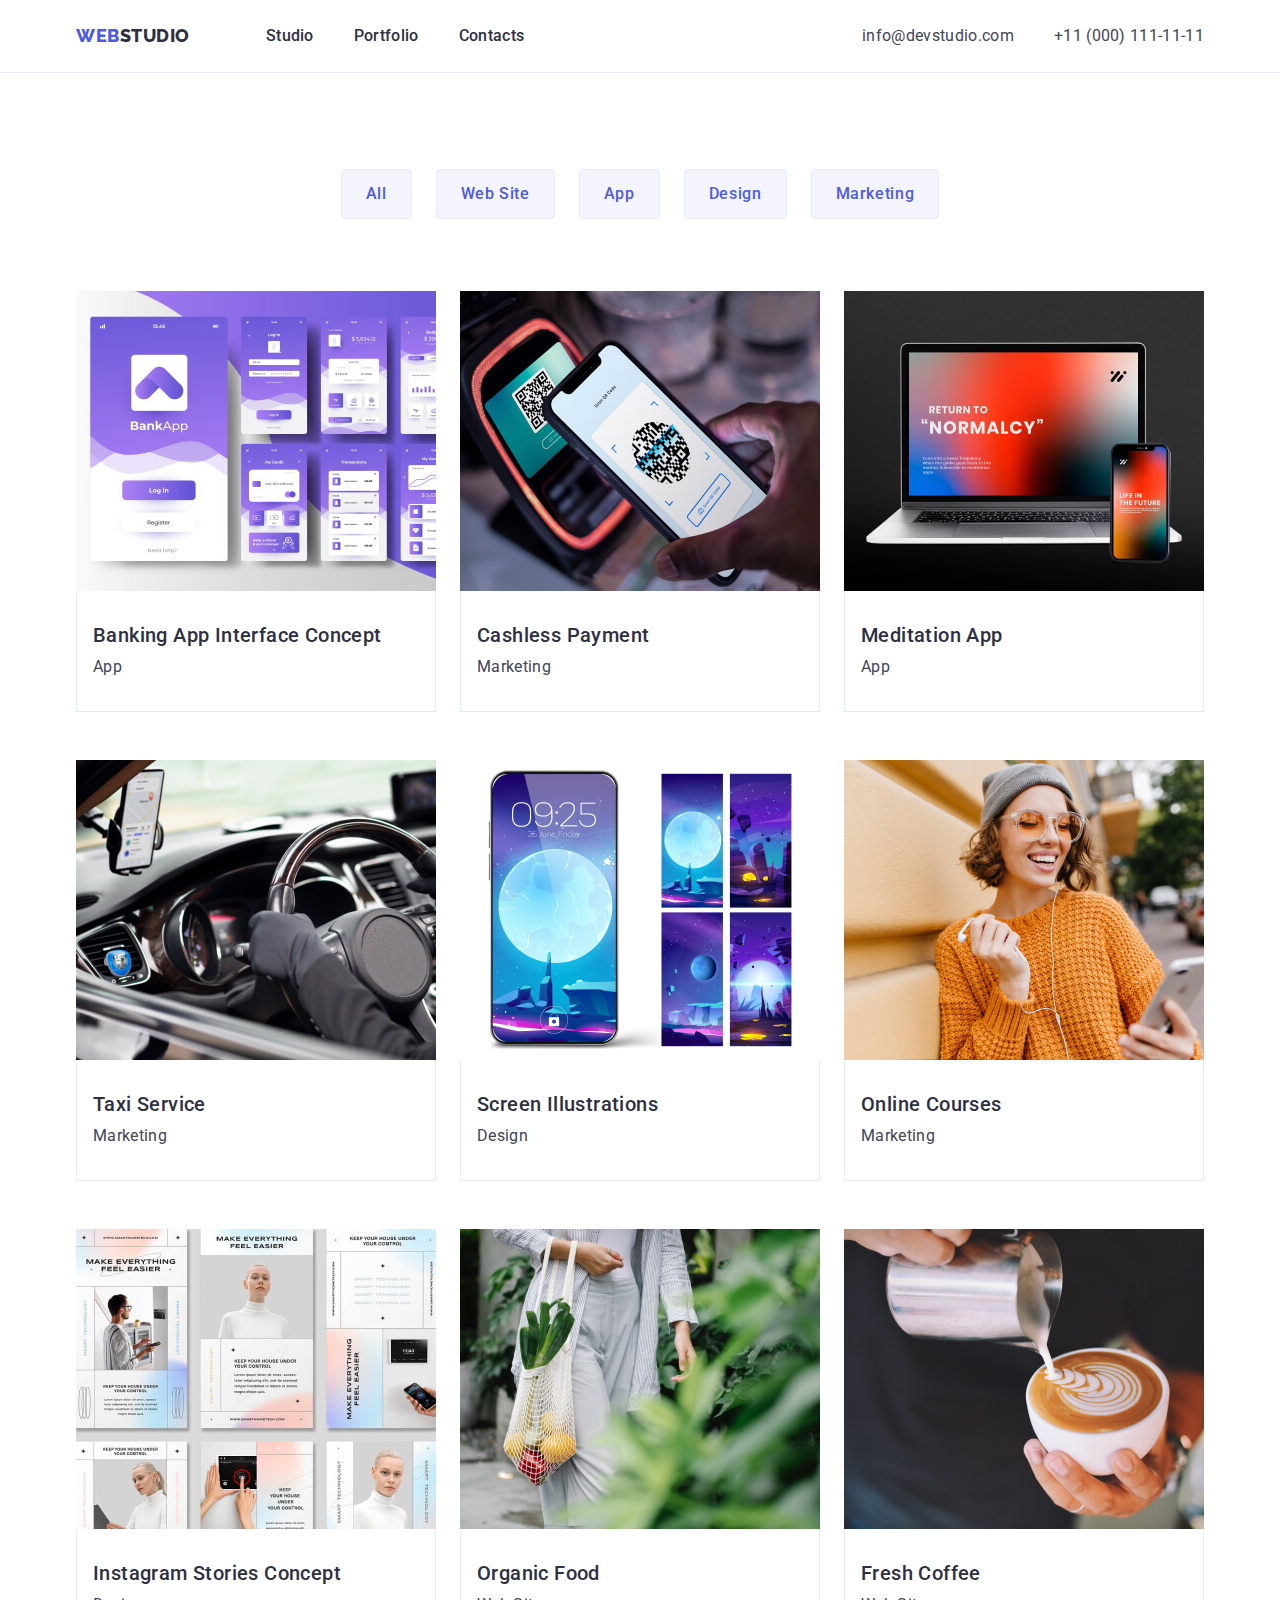
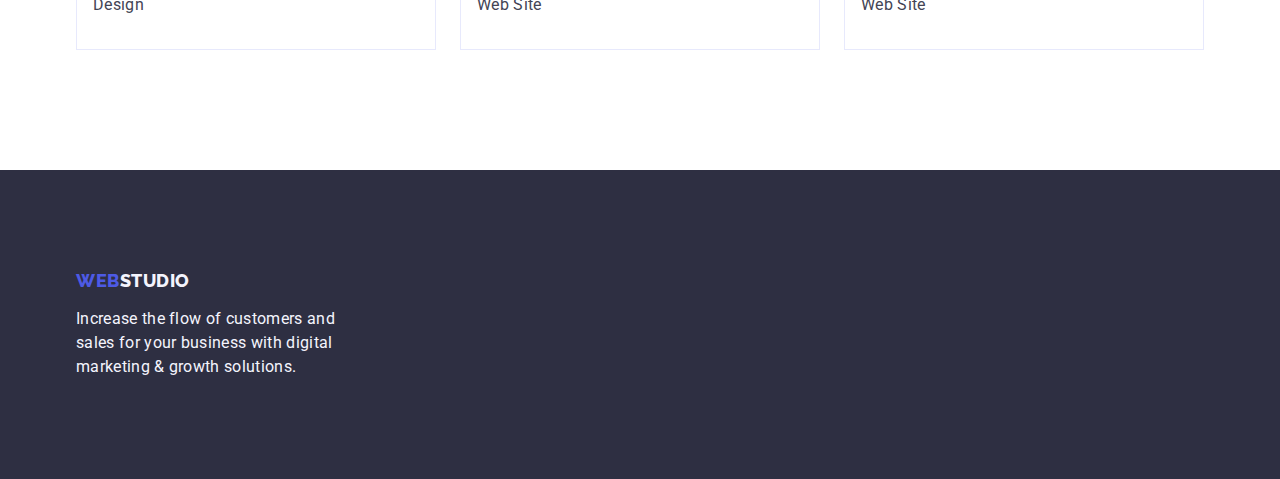
==== portfolio.html @ 295ed155 "Initial commit" ====
<!DOCTYPE html>
<html lang="en">
  <head>
    <meta charset="UTF-8" />
    <meta http-equiv="X-UA-Compatible" content="IE=edge" />
    <meta name="viewport" content="width=device-width, initial-scale=1.0" />
    <link rel="preconnect" href="https://fonts.googleapis.com" />
    <link rel="preconnect" href="https://fonts.gstatic.com" crossorigin />
    <link
      href="https://fonts.googleapis.com/css2?family=Raleway:wght@800&family=Roboto:wght@400;500;700&display=swap"
      rel="stylesheet"
    />
    <link rel="stylesheet" href="https://cdn.jsdelivr.net/npm/modern-normalize@1.1.0/modern-normalize.min.css">
    <link rel="stylesheet" href="./css/styles.css" />
    <title>WEBSTUDIO</title>
  </head>
  <body>
    <header class="site-header">
      <div class="container header">
      <nav class="site-nav">
        <a class="logo-main link" href="./index.html">Web<span class="logo-accent">Studio</span></a>
        <ul class="list filter">
          <li class="nav"><a class="nav-item link" href="./index.html">Studio</a></li>
          <li class="nav"><a class="nav-item link" href="./portfolio.html">Portfolio</a></li>
          <li class="nav"><a class="nav-item link" href="">Contacts</a></li></ul>
      </nav>
      <address class="contact">
        <ul class="list contact-list">
          <li class="contact-card">
            <a class="contact-item link" href="mailto:info@devstudio.com"
              >info@devstudio.com</a>
          </li>
          <li class="contact-card">
            <a class="contact-item link" href="tel:+110001111111">+11 (000) 111-11-11</a>
          </li>
        </ul>
      </address>
    </div>
    </header>

    <!-- Menu-Navigation -->
    <main>
      <section class="portfolio-page">
        <div class="container">
        <h1 class="visually-hidden">Menu-Navigation</h1>
        <ul class="list portfolio">
          <li><button class="portfolio-menu" type="button">All</button></li>
          <li><button class="portfolio-menu" type="button">Web Site</button></li>
          <li><button class="portfolio-menu" type="button">App</button></li>
          <li><button class="portfolio-menu" type="button">Design</button></li><li>
          <button class="portfolio-menu" type="button">Marketing</button></li>
        </ul>
      
        <!-- Portfolio-->
        
        <ul class="list flex-container">
          <li class="portfolio-item">
            <a class="link" href="">
              <img
                src="./images/portflio_gallery/optim_size/img1.jpg"
                alt="Bank App"
                width="360"
                height="300"
              />
              <div class="portfolio-element">
              <h2 class="portfolio-name">Banking App Interface Concept</h2>
              <p class="portfolio-descr">App</p>
            </div>
            </a>
          </li>

          <li class="portfolio-item">
            <a class="link" href="">
              <img
                src="./images/portflio_gallery/optim_size/img2.jpg"
                alt="Cashless Payment"
                width="360"
                height="300"
              />
              <div class="portfolio-element">
              <h2 class="portfolio-name">Cashless Payment</h2>
              <p class="portfolio-descr">Marketing</p>
            </div>
            </a>
          </li>
          <li class="portfolio-item">
            <a class="link" href="">
              <img
                src="./images/portflio_gallery/optim_size/img3.jpg"
                alt="Meditation App"
                width="360"
                height="300"
              />
              <div class="portfolio-element">
              <h2 class="portfolio-name">Meditation App</h2>
              <p class="portfolio-descr">App</p>
            </div>
            </a>
          </li>

          <li class="portfolio-item">
            <a class="link" href="">
              <img
                src="./images/portflio_gallery/optim_size/img4.jpg"
                alt="Taxi Service"
                width="360"
                height="300"
              />
              <div class="portfolio-element">
              <h2 class="portfolio-name">Taxi Service</h2>
              <p class="portfolio-descr">Marketing</p>
            </div>
            </a>
          </li>
          <li class="portfolio-item">
            <a class="link" href="">
              <img
                src="./images/portflio_gallery/optim_size/img5.jpg"
                alt="Screen Illustrations"
                width="360"
                height="300"
              />
              <div class="portfolio-element">
              <h2 class="portfolio-name">Screen Illustrations</h2>
              <p class="portfolio-descr">Design</p>
            </div>
            </a>
          </li>

          <li class="portfolio-item">
            <a class="link" href="">
              <img
                src="./images/portflio_gallery/optim_size/img6.jpg"
                alt="Online Courses"
                width="360"
                height="300"
              />
              <div class="portfolio-element">
              <h2 class="portfolio-name">Online Courses</h2>
              <p class="portfolio-descr">Marketing</p>
            </div>
            </a>
          </li>
          <li class="portfolio-item">
            <a class="link" href="">
              <img
                src="./images/portflio_gallery/optim_size/img7.jpg"
                alt="Instagram Stories Concept"
                width="360"
                height="300"
              />
              <div class="portfolio-element">
              <h2 class="portfolio-name">Instagram Stories Concept</h2>
              <p class="portfolio-descr">Design</p>
            </div>
            </a>
          </li>

          <li class="portfolio-item">
            <a class="link" href="">
              <img
                src="./images/portflio_gallery/optim_size/img8.jpg"
                alt="Organic Food"
                width="360"
                height="300"
              />
              <div class="portfolio-element">
              <h2 class="portfolio-name">Organic Food</h2>
              <p class="portfolio-descr">Web Site</p>
            </div>
            </a>
          </li>

          <li class="portfolio-item">
            <a class="link" href="">
              <img
                src="./images/portflio_gallery/optim_size/img9.jpg"
                alt="Fresh Coffee"
                width="360"
                height="300"
              />
              <div class="portfolio-element">
              <h2 class="portfolio-name">Fresh Coffee</h2>
              <p class="portfolio-descr">Web Site</p>
            </div>
            </a>
          </li>
        </ul>
      </div>
      </section>
    </main>
    <!-- FOOTER -->
    <footer class="footer">
      <div class="container section-footer">
      <a class="logo-footer link" href="./index.html"
        >Web<span class="logo-footer-accent">Studio</span></a
      >
      <p class="footer-descr">
        Increase the flow of customers and sales for your business with digital marketing & growth solutions.
      </p>
    </div>
    </footer>
  </body>
</html>
---- css/styles.css ----
/* ===========VARIABLESS============= */
:root 
{
--main-font: 'Roboto', sans-serif;
--secondary-font: 'Raleway', sans-serif;
--primary-background: #FFFFFF;
--secondary-background: #2E2F42;
--primary-text-color: #2E2F42;
--accent-color: #4D5AE5;
--secondary-text-color: #434455;
}

*,
*::before,
*::after 
{
box-sizing: border-box;
}

.container
{
width: 1158px;
padding-left: 15px;
padding-right: 15px;
margin-right: auto;
margin-left: auto;
}

h1,h2,h3,h4,h5,h6,p 
{
margin: 0;
}

ul, ol
{
margin: 0;
padding: 0;
}

img
{
display: block;
}

body
{
font-family: var(--main-font);
font-size: 14px;
color: var(--secondary-text-color);
background-color: var(--primary-background);
margin: 0;
}

/* ===========GENERAL============= */

button {cursor: pointer;}

.link 
{
text-decoration: none;
}

.contact
{
font-style: normal;
}

.list
{
list-style-type: none;
font-style: normal;
padding: 0;
margin: 0;
}
/* =============HEADER-LOGO==================== */
.header {
display: flex;
align-items: center;
}

.logo-accent
{
color: var(--primary-text-color);
text-transform: uppercase;
} 

.logo-main
{
font-family: 'Raleway', sans-serif;
font-weight: 800;
font-size: 18px;
line-height: 1.17;
letter-spacing: 0.03em;
text-transform: uppercase;
color: var(--accent-color);
text-decoration: none;

margin-right: 76px;
}

.menu-navigation
{
height: 72px;
}

.filter
{
display: flex;
}

.nav
{
margin-right: 40px;
}

.nav:last-child
{
margin-right: 0px;
}

.site-header
{
align-items: center;
border-bottom: 1px solid #e7e9fc;
}

.site-nav
{
display: flex;  
align-items: center 
}

.contact-list
{
display: flex;
justify-content: flex-end;
margin-left: auto;
}

.nav-item:hover,
.nav-item:focus 
{
color: #404bbf;   
}

.contact
{
font-style: normal;
list-style: none;
display: flex;
margin-left: auto;

}

.nav-item 
{
font-weight: 500;
font-size: 16px;
line-height: 1.5;
letter-spacing: 0.02em;
color: var(--primary-text-color);
text-decoration: none;
list-style: none;

display: block;
padding: 24px 0;
}


.contact-item:hover,
.contact-item:focus 
{
color: #404bbf ;   
}

.contact-item
{
font-size: 16px;
line-height: 1.5;
letter-spacing: 0.02em;
color: var(--secondary-text-color);
font-style: normal;
text-decoration: none;
list-style: none;
}

.contact-card
{
margin-right: 40px;
}

.contact-card:last-child
{margin-right: 0px;}

/* =================HERO (section 1)=================== */
.hero 
{
background-color: var(--secondary-background);
text-align: center;
width: 1440px;
height: 600px;

padding-top: 188px;
padding-bottom: 188px;
padding-left: auto;
padding-right: auto;
}

.hero-main 
{
font-weight: 700;
font-size: 56px;
line-height: 1.07;
text-align: center;
letter-spacing: 0.02em;
color: #FFFFFF;

margin-left: 316px;
margight: 316px;
max-width: 496px; 
}

.hero-button
{
font-family: Roboto, sans-serif; 
font-weight: 500;
font-size: 16px;
line-height: 1.5;
align-items: center;
letter-spacing: 0.04em;
color: #FFFFFF;
background-color: var(--accent-color);

padding: 16px 32px;
gap: 10px;
background: #4D5AE5;
box-shadow: 0px 4px 4px rgba(0, 0, 0, 0.15);
border-radius: 4px;
border-color: #4d5ae5;

display: block;
border: none;
min-width: 169px;
    height: 56px;
    margin-right: auto;
    margin-left: auto;

margin-top: 48px;
box-shadow: 0px 4px 4px rgba(0, 0, 0, 0.15);
border-radius: 4px;
}

.hero-button:hover
{
background-color: #404BBF;
}

.hero-button:focus 
{
background-color: #404BBF;
}

/* ==============Principles (section 2)=============== */

.list
{
display: flex;
justify-content: space-around;
}

.visually-hidden {
position: absolute;
width: 1px;
height: 1px;
margin: -1px;
border: 0;
padding: 0;
white-space: nowrap;
clip-path: inset(100%);
clip: rect(0 0 0 0);
overflow: hidden;
}

.principles
{
    padding: 120px 0;
}
.principles-card
{
margin-right: 24px;
width: calc((100% - 72px) / 4); 
}

.principles-card:last-child
{
margin-right: 0;
}

.principles-menu-name
{    
font-weight: 500;
font-size: 20px;
line-height: 1.2;
letter-spacing: 0.02em;
color: var(--primary-text-color); 

margin-bottom: 8px;
}

.principles-item-descr
{    
font-size: 16px;
line-height: 1.5;
letter-spacing: 0.02em;
color: var(--secondary-text-color);
}

/* ============GALLERY (section 3)================= */
.gallery
{      
font-weight: 700;
font-size: 36px;
line-height: 1.11;
text-align: center;
letter-spacing: 0.02em;
text-transform: capitalize;
color: var(--primary-text-color);

padding-bottom: 120px;
}

.gallery-name
{
margin-bottom: 72px;
}

.gallery-list-item
{
list-style-type: none; 
margin-right: 24px;

width: calc((100% - 48px) / 3); 
}

.gallery-list-item:last-child
{
margin-right: 0;
}

.menu-name
{    
font-weight: 500;
font-size: 20px;
line-height: 1.2;
letter-spacing: 0.02em;
color: var(--primary-text-color); 
text-align: center;

margin-bottom: 8px;
}

.item-descr
{    
font-size: 16px;
line-height: 1.5;
letter-spacing: 0.02em;
color: var(--secondary-text-color);

text-align: center;
}

/* ===============OUR TEAM (section 4)================ */
.team {
list-style-type: none;
width: 1440;
height: 732;
background-color: #F4F4FD;
padding: 120px 0;
}

.team-list {
font-weight: 700;
font-size: 36px;
line-height: 1.11;
text-align: center;
letter-spacing: 0.02em;
text-transform: capitalize;
color: var(--primary-text-color);

margin-bottom: 72px;
}

.team-item
{
display: flex;
gap: 24px; 
justify-content: space-between;
}

.team-card
{
background-color: #FFFFFF;

border-radius: 0px 0px 4px 4px; 
}

.team-member
{
padding: 32px 16px;
}


/* ===============FOOTER============= */

.footer {
background-color: var(--secondary-background);
padding-top: 100px;
padding-bottom: 100px;
}

.logo-footer 
{
font-family: Raleway, sans-serif;
font-weight: 800;
font-size: 18px;
line-height: 1.17;
align-items: center;
letter-spacing: 0.03em;
text-transform: uppercase;
color: var(--accent-color);
text-decoration: none;

display: inline-block;
margin-bottom: 16px;
}

.logo-footer-accent
{
color: #F4F4FD;
text-transform: uppercase;
}

.footer-descr
{
font-size: 16px;
line-height: 1.5;
letter-spacing: 0.02em;
color: #F4F4FD;

display: block;
width: 264px;
}

/* ================Portfolio============ */
.portfolio-page
{
padding: 96px 0 120px;
}

.portfolio
{
display: flex;
gap: 24px;
justify-content: center;
margin-bottom: 72px
}

.flex-container
{
display: flex;
flex-wrap:wrap;
column-gap: 24px;
row-gap: 48px;
}

.portfolio-item
{
width: 360;
}

.portfolio-item:nth-child(3n)
{
margin-right: 0;
}

.portfolio-item:nth-last-child(-n+3)
{
margin-bottom: 0;
}

.portfolio-element
{
padding: 32px 16px;
border: 1px solid #e7e9fc;
border-top: none;
}

.portfolio-menu
{
font-family: 'Roboto', sans-serif;
font-weight: 500;
font-size: 16px;
line-height: 1.5;
align-items: center;
text-align: center;
letter-spacing: 0.04em;
color: var(--accent-color);
background-color: #F4F4FD;

border: 1px solid #E7E9FC;
border-radius: 4px;
padding: 12px 24px;
margin-right: 24px;
}

.portfolio-menu:last-child
{margin-right: 0px;}

.portfolio-menu:focus,
.portfolio-menu:hover 
{
background-color: #404BBF;
color: #FFFFFF;
border: 1px solid transparent;
}

.portfolio-name 
{  
font-family: 'Roboto', sans-serif;
font-weight: 500;
font-size: 20px;
line-height: 1.2;   
letter-spacing: 0.02em;
color: #2E2F42;
color: var(--primary-text-color);

margin-bottom: 8px;
}

.portfolio-descr 
{
font-size: 16px;
line-height: 1.5;
letter-spacing: 0.02em;
color: var(--secondary-text-color);

}
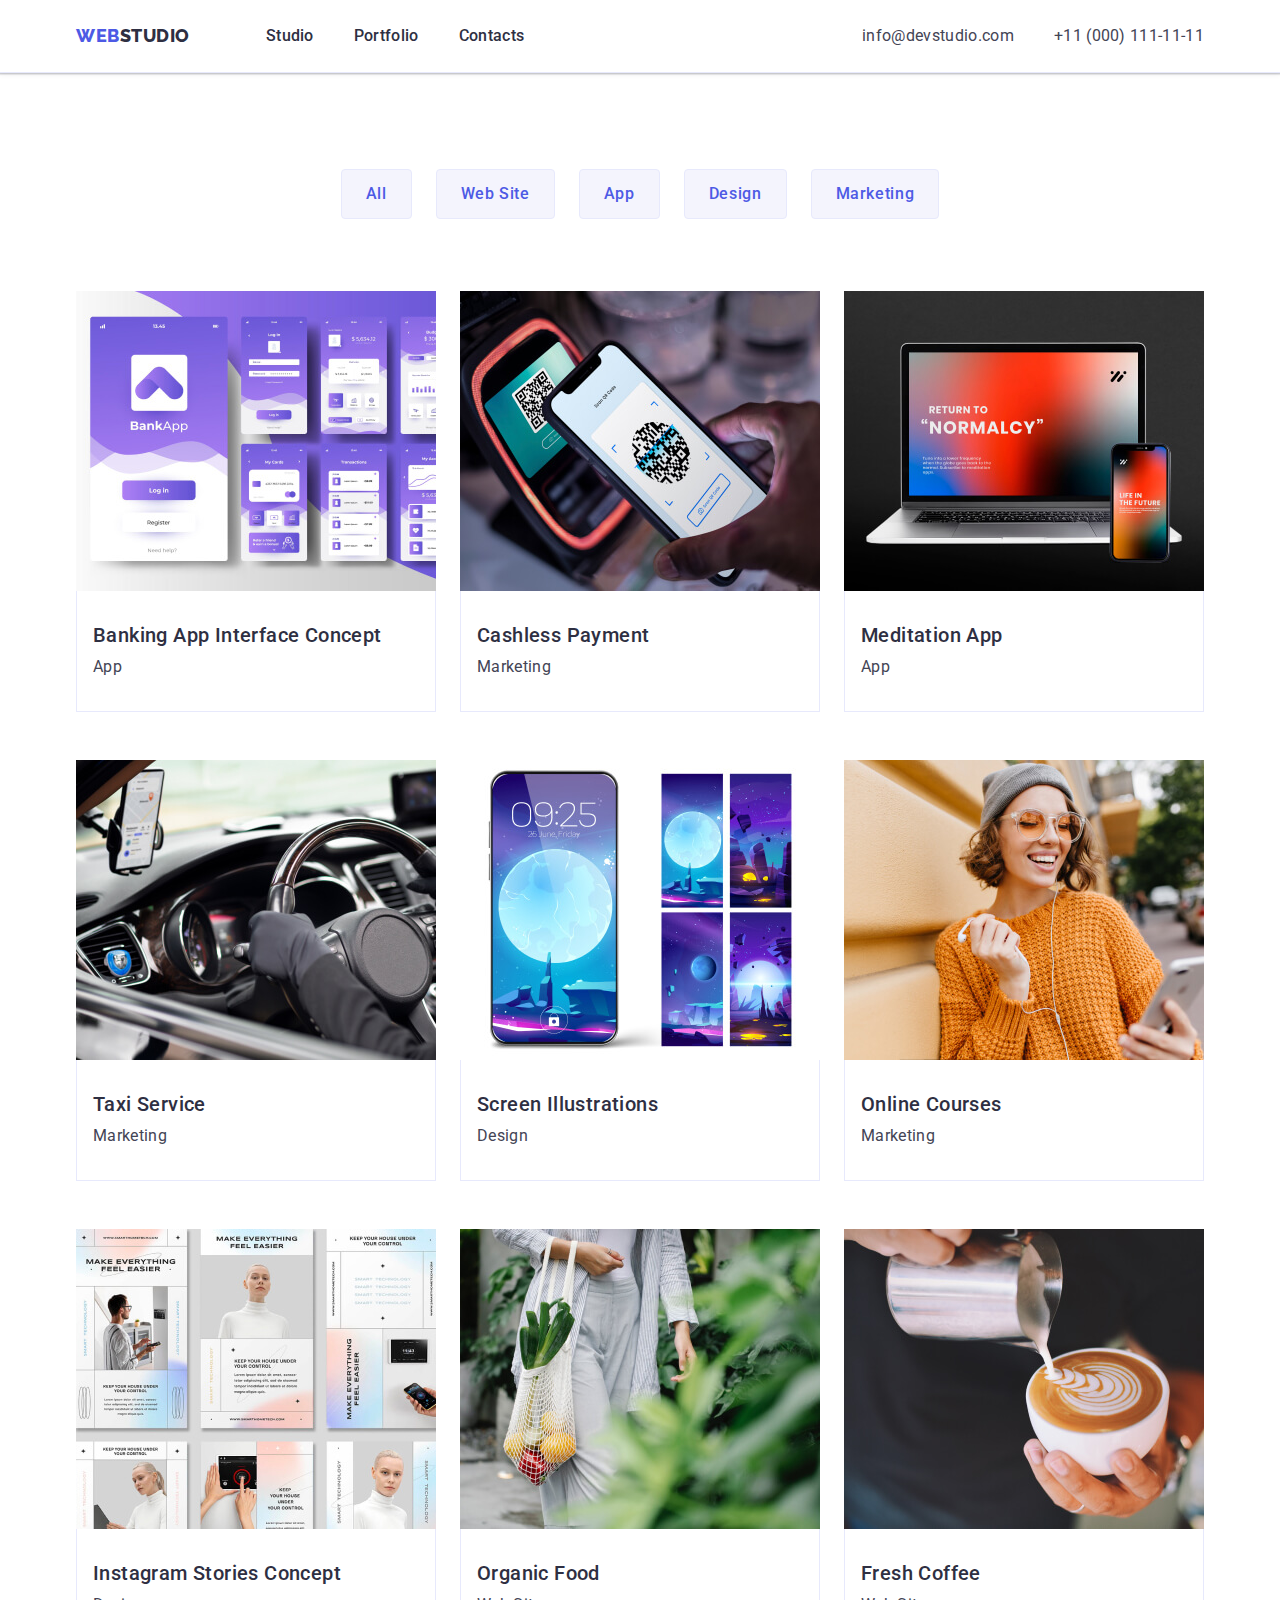
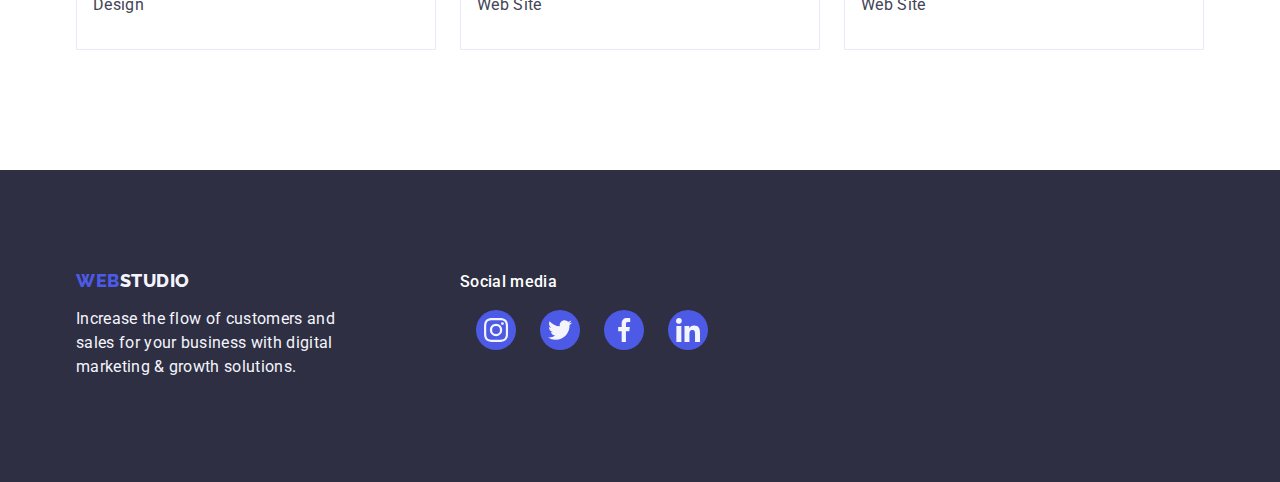
==== commit 8630c37f: "v.15" ====
--- a/portfolio.html
+++ b/portfolio.html
@@ -10,194 +10,248 @@
       href="https://fonts.googleapis.com/css2?family=Raleway:wght@800&family=Roboto:wght@400;500;700&display=swap"
       rel="stylesheet"
     />
-    <link rel="stylesheet" href="https://cdn.jsdelivr.net/npm/modern-normalize@1.1.0/modern-normalize.min.css">
+    <link
+      rel="stylesheet"
+      href="https://cdn.jsdelivr.net/npm/modern-normalize@1.1.0/modern-normalize.min.css"
+    />
     <link rel="stylesheet" href="./css/styles.css" />
     <title>WEBSTUDIO</title>
   </head>
   <body>
     <header class="site-header">
       <div class="container header">
-      <nav class="site-nav">
-        <a class="logo-main link" href="./index.html">Web<span class="logo-accent">Studio</span></a>
-        <ul class="list filter">
-          <li class="nav"><a class="nav-item link" href="./index.html">Studio</a></li>
-          <li class="nav"><a class="nav-item link" href="./portfolio.html">Portfolio</a></li>
-          <li class="nav"><a class="nav-item link" href="">Contacts</a></li></ul>
-      </nav>
-      <address class="contact">
-        <ul class="list contact-list">
-          <li class="contact-card">
-            <a class="contact-item link" href="mailto:info@devstudio.com"
-              >info@devstudio.com</a>
-          </li>
-          <li class="contact-card">
-            <a class="contact-item link" href="tel:+110001111111">+11 (000) 111-11-11</a>
-          </li>
-        </ul>
-      </address>
-    </div>
+        <nav class="site-nav">
+          <a class="logo-main link" href="./index.html"
+            >Web<span class="logo-accent">Studio</span></a
+          >
+          <ul class="list filter">
+            <li class="nav">
+              <a class="nav-item link" href="./index.html">Studio</a>
+            </li>
+            <li class="nav">
+              <a class="nav-item link" href="./portfolio.html">Portfolio</a>
+            </li>
+            <li class="nav"><a class="nav-item link" href="">Contacts</a></li>
+          </ul>
+        </nav>
+        <address class="contact">
+          <ul class="list contact-list">
+            <li class="contact-card">
+              <a class="contact-item link" href="mailto:info@devstudio.com"
+                >info@devstudio.com</a
+              >
+            </li>
+            <li class="contact-card">
+              <a class="contact-item link" href="tel:+110001111111"
+                >+11 (000) 111-11-11</a
+              >
+            </li>
+          </ul>
+        </address>
+      </div>
     </header>
 
     <!-- Menu-Navigation -->
     <main>
       <section class="portfolio-page">
         <div class="container">
-        <h1 class="visually-hidden">Menu-Navigation</h1>
-        <ul class="list portfolio">
-          <li><button class="portfolio-menu" type="button">All</button></li>
-          <li><button class="portfolio-menu" type="button">Web Site</button></li>
-          <li><button class="portfolio-menu" type="button">App</button></li>
-          <li><button class="portfolio-menu" type="button">Design</button></li><li>
-          <button class="portfolio-menu" type="button">Marketing</button></li>
-        </ul>
-      
-        <!-- Portfolio-->
-        
-        <ul class="list flex-container">
-          <li class="portfolio-item">
-            <a class="link" href="">
-              <img
-                src="./images/portflio_gallery/optim_size/img1.jpg"
-                alt="Bank App"
-                width="360"
-                height="300"
-              />
-              <div class="portfolio-element">
-              <h2 class="portfolio-name">Banking App Interface Concept</h2>
-              <p class="portfolio-descr">App</p>
-            </div>
-            </a>
-          </li>
-
-          <li class="portfolio-item">
-            <a class="link" href="">
-              <img
-                src="./images/portflio_gallery/optim_size/img2.jpg"
-                alt="Cashless Payment"
-                width="360"
-                height="300"
-              />
-              <div class="portfolio-element">
-              <h2 class="portfolio-name">Cashless Payment</h2>
-              <p class="portfolio-descr">Marketing</p>
-            </div>
-            </a>
-          </li>
-          <li class="portfolio-item">
-            <a class="link" href="">
-              <img
-                src="./images/portflio_gallery/optim_size/img3.jpg"
-                alt="Meditation App"
-                width="360"
-                height="300"
-              />
-              <div class="portfolio-element">
-              <h2 class="portfolio-name">Meditation App</h2>
-              <p class="portfolio-descr">App</p>
-            </div>
-            </a>
-          </li>
-
-          <li class="portfolio-item">
-            <a class="link" href="">
-              <img
-                src="./images/portflio_gallery/optim_size/img4.jpg"
-                alt="Taxi Service"
-                width="360"
-                height="300"
-              />
-              <div class="portfolio-element">
-              <h2 class="portfolio-name">Taxi Service</h2>
-              <p class="portfolio-descr">Marketing</p>
-            </div>
-            </a>
-          </li>
-          <li class="portfolio-item">
-            <a class="link" href="">
-              <img
-                src="./images/portflio_gallery/optim_size/img5.jpg"
-                alt="Screen Illustrations"
-                width="360"
-                height="300"
-              />
-              <div class="portfolio-element">
-              <h2 class="portfolio-name">Screen Illustrations</h2>
-              <p class="portfolio-descr">Design</p>
-            </div>
-            </a>
-          </li>
-
-          <li class="portfolio-item">
-            <a class="link" href="">
-              <img
-                src="./images/portflio_gallery/optim_size/img6.jpg"
-                alt="Online Courses"
-                width="360"
-                height="300"
-              />
-              <div class="portfolio-element">
-              <h2 class="portfolio-name">Online Courses</h2>
-              <p class="portfolio-descr">Marketing</p>
-            </div>
-            </a>
-          </li>
-          <li class="portfolio-item">
-            <a class="link" href="">
-              <img
-                src="./images/portflio_gallery/optim_size/img7.jpg"
-                alt="Instagram Stories Concept"
-                width="360"
-                height="300"
-              />
-              <div class="portfolio-element">
-              <h2 class="portfolio-name">Instagram Stories Concept</h2>
-              <p class="portfolio-descr">Design</p>
-            </div>
-            </a>
-          </li>
-
-          <li class="portfolio-item">
-            <a class="link" href="">
-              <img
-                src="./images/portflio_gallery/optim_size/img8.jpg"
-                alt="Organic Food"
-                width="360"
-                height="300"
-              />
-              <div class="portfolio-element">
-              <h2 class="portfolio-name">Organic Food</h2>
-              <p class="portfolio-descr">Web Site</p>
-            </div>
-            </a>
-          </li>
-
-          <li class="portfolio-item">
-            <a class="link" href="">
-              <img
-                src="./images/portflio_gallery/optim_size/img9.jpg"
-                alt="Fresh Coffee"
-                width="360"
-                height="300"
-              />
-              <div class="portfolio-element">
-              <h2 class="portfolio-name">Fresh Coffee</h2>
-              <p class="portfolio-descr">Web Site</p>
-            </div>
-            </a>
-          </li>
-        </ul>
-      </div>
+          <h1 class="visually-hidden">Menu-Navigation</h1>
+          <ul class="list portfolio">
+            <li><button class="portfolio-menu" type="button">All</button></li>
+            <li>
+              <button class="portfolio-menu" type="button">Web Site</button>
+            </li>
+            <li><button class="portfolio-menu" type="button">App</button></li>
+            <li>
+              <button class="portfolio-menu" type="button">Design</button>
+            </li>
+            <li>
+              <button class="portfolio-menu" type="button">Marketing</button>
+            </li>
+          </ul>
+
+          <!-- Portfolio-->
+
+          <ul class="list flex-container">
+            <li class="portfolio-item">
+              <a class="link" href="">
+                <img
+                  src="./images/portflio_gallery/optim_size/img1.jpg"
+                  alt="Bank App"
+                  width="360"
+                  height="300"
+                />
+                <div class="portfolio-element">
+                  <h2 class="portfolio-name">Banking App Interface Concept</h2>
+                  <p class="portfolio-descr">App</p>
+                </div>
+              </a>
+            </li>
+
+            <li class="portfolio-item">
+              <a class="link" href="">
+                <img
+                  src="./images/portflio_gallery/optim_size/img2.jpg"
+                  alt="Cashless Payment"
+                  width="360"
+                  height="300"
+                />
+                <div class="portfolio-element">
+                  <h2 class="portfolio-name">Cashless Payment</h2>
+                  <p class="portfolio-descr">Marketing</p>
+                </div>
+              </a>
+            </li>
+            <li class="portfolio-item">
+              <a class="link" href="">
+                <img
+                  src="./images/portflio_gallery/optim_size/img3.jpg"
+                  alt="Meditation App"
+                  width="360"
+                  height="300"
+                />
+                <div class="portfolio-element">
+                  <h2 class="portfolio-name">Meditation App</h2>
+                  <p class="portfolio-descr">App</p>
+                </div>
+              </a>
+            </li>
+
+            <li class="portfolio-item">
+              <a class="link" href="">
+                <img
+                  src="./images/portflio_gallery/optim_size/img4.jpg"
+                  alt="Taxi Service"
+                  width="360"
+                  height="300"
+                />
+                <div class="portfolio-element">
+                  <h2 class="portfolio-name">Taxi Service</h2>
+                  <p class="portfolio-descr">Marketing</p>
+                </div>
+              </a>
+            </li>
+            <li class="portfolio-item">
+              <a class="link" href="">
+                <img
+                  src="./images/portflio_gallery/optim_size/img5.jpg"
+                  alt="Screen Illustrations"
+                  width="360"
+                  height="300"
+                />
+                <div class="portfolio-element">
+                  <h2 class="portfolio-name">Screen Illustrations</h2>
+                  <p class="portfolio-descr">Design</p>
+                </div>
+              </a>
+            </li>
+
+            <li class="portfolio-item">
+              <a class="link" href="">
+                <img
+                  src="./images/portflio_gallery/optim_size/img6.jpg"
+                  alt="Online Courses"
+                  width="360"
+                  height="300"
+                />
+                <div class="portfolio-element">
+                  <h2 class="portfolio-name">Online Courses</h2>
+                  <p class="portfolio-descr">Marketing</p>
+                </div>
+              </a>
+            </li>
+            <li class="portfolio-item">
+              <a class="link" href="">
+                <img
+                  src="./images/portflio_gallery/optim_size/img7.jpg"
+                  alt="Instagram Stories Concept"
+                  width="360"
+                  height="300"
+                />
+                <div class="portfolio-element">
+                  <h2 class="portfolio-name">Instagram Stories Concept</h2>
+                  <p class="portfolio-descr">Design</p>
+                </div>
+              </a>
+            </li>
+
+            <li class="portfolio-item">
+              <a class="link" href="">
+                <img
+                  src="./images/portflio_gallery/optim_size/img8.jpg"
+                  alt="Organic Food"
+                  width="360"
+                  height="300"
+                />
+                <div class="portfolio-element">
+                  <h2 class="portfolio-name">Organic Food</h2>
+                  <p class="portfolio-descr">Web Site</p>
+                </div>
+              </a>
+            </li>
+
+            <li class="portfolio-item">
+              <a class="link" href="">
+                <img
+                  src="./images/portflio_gallery/optim_size/img9.jpg"
+                  alt="Fresh Coffee"
+                  width="360"
+                  height="300"
+                />
+                <div class="portfolio-element">
+                  <h2 class="portfolio-name">Fresh Coffee</h2>
+                  <p class="portfolio-descr">Web Site</p>
+                </div>
+              </a>
+            </li>
+          </ul>
+        </div>
       </section>
     </main>
     <!-- FOOTER -->
     <footer class="footer">
       <div class="container section-footer">
-      <a class="logo-footer link" href="./index.html"
-        >Web<span class="logo-footer-accent">Studio</span></a
-      >
-      <p class="footer-descr">
-        Increase the flow of customers and sales for your business with digital marketing & growth solutions.
-      </p>
+        <div class="section-footer-logo">
+        <a class="logo-footer link" href="./index.html"
+          >Web<span class="logo-footer-accent">Studio</span></a
+        >
+        <p class="footer-descr">
+          Increase the flow of customers and sales for your business with
+          digital marketing & growth solutions.
+        </p>
+        </div>
+      <div class="social-media-block">
+         <h2 class="social-media-footer">Social media</h2>
+                <ul class="list social-media">
+                  <li class="social-media-item">
+                  <a class="social-media-link">
+                    <svg widht="24" height="24">
+                      <use href="./images/icons.svg#icon-instagram"></use>
+                    </svg>
+                    </a>
+                  </li>
+                  <li class="social-media-item">
+                    <a class="social-media-link">
+                    <svg widht="24" height="24">
+                      <use href="./images/icons.svg#icon-twitter"></use>
+                    </svg>
+                    </a>
+                  </li>
+                  <li class="social-media-item">
+                    <a class="social-media-link">
+                    <svg widht="24" height="24">
+                      <use href="./images/icons.svg#icon-facebook"></use>
+                    </svg>
+                    </a></li>
+                  <li class="social-media-item">
+                    <a class="social-media-link">
+                    <svg widht="24" height="24">
+                      <use href="./images/icons.svg#icon-linkedin"></use>
+                    </svg>
+                    </a>
+                  </li>
+                </ul>
+      </div>
     </div>
     </footer>
   </body>
--- a/css/styles.css
+++ b/css/styles.css
@@ -122,6 +122,9 @@
 {
 align-items: center;
 border-bottom: 1px solid #e7e9fc;
+box-shadow: 0px 1px 6px rgba(46, 47, 66, 0.08),
+0px 1px 1px rgba(46, 47, 66, 0.16),
+0px 2px 1px rgba(46, 47, 66, 0.08);
 }
 
 .site-nav
@@ -196,10 +199,18 @@
 .hero 
 {
 background-color: var(--secondary-background);
+background-image: linear-gradient(
+rgba(46, 47, 66, 0.7),
+rgba(46, 47, 66, 0.7)),
+url(../images/optim_size/Hero-main/hero-main.jpg);
 text-align: center;
 width: 1440px;
 height: 600px;
-
+background-size: contain;
+background-position: center;
+background-repeat: no-repeat;
+
+margin: 0 auto;
 padding-top: 188px;
 padding-bottom: 188px;
 padding-left: auto;
@@ -216,7 +227,7 @@
 color: #FFFFFF;
 
 margin-left: 316px;
-margight: 316px;
+margin-right: 316px;
 max-width: 496px; 
 }
 
@@ -281,9 +292,29 @@
 overflow: hidden;
 }
 
+.icon-card
+{
+display: flex;
+justify-content: center;
+align-items: center;
+margin-bottom: 8px;
+height: 112px;
+background-color: #F4F4FD;
+border-radius: 4px;
+background-position: center;
+background-repeat: no-repeat;
+}
+
+.icon-principles
+{
+width: 60px;
+height: 64px;
+margin: auto;
+}
+
 .principles
 {
-    padding: 120px 0;
+padding: 120px 0;
 }
 .principles-card
 {
@@ -303,7 +334,6 @@
 line-height: 1.2;
 letter-spacing: 0.02em;
 color: var(--primary-text-color); 
-
 margin-bottom: 8px;
 }
 
@@ -387,7 +417,7 @@
 text-transform: capitalize;
 color: var(--primary-text-color);
 
-margin-bottom: 72px;
+margin-bottom: 8px;
 }
 
 .team-item
@@ -402,20 +432,83 @@
 background-color: #FFFFFF;
 
 border-radius: 0px 0px 4px 4px; 
+box-shadow: 0px 1px 6px rgba(46, 47, 66, 0.08),
+    0px 1px 1px rgba(46, 47, 66, 0.16),
+    0px 2px 1px rgba(46, 47, 66, 0.08);
 }
 
 .team-member
 {
-padding: 32px 16px;
-}
-
-
+padding: 32px 16px 8px 16px;
+}
+
+.social-media
+{
+display: flex;
+gap: 24px;
+margin-right: 16px;
+margin-left: 16px;
+}
+
+.social-media-link
+{
+display: flex;
+justify-content: center;
+align-items: center;
+width: 40px;
+height: 40px;
+border: var(--accent-color);
+background-color: var(--accent-color);
+border-radius: 50% 50%;
+margin-bottom: 32px;
+    
+}
+/* ==============Customers (section 5)========== */
+
+.customers {
+font-weight: 700;
+font-size: 36px;
+line-height: 1.11;
+text-align: center;
+letter-spacing: 0.02em;
+text-transform: capitalize;
+color: var(--primary-text-color);
+
+margin-top: 120px;
+margin-bottom: 72px;
+}
+
+
+.customers-item
+{
+display: flex;
+justify-content: center;
+align-items: center;
+margin-bottom: 120px;
+gap: 24px;
+border: solid 1px #8E8F99;
+border-radius: 4px;
+border-color: rgba(142, 143, 153, 1);
+width: 168px;
+height: 88px;
+}
 /* ===============FOOTER============= */
 
 .footer {
 background-color: var(--secondary-background);
 padding-top: 100px;
 padding-bottom: 100px;
+display: flex;
+}
+
+.section-footer
+{
+display: flex;    
+}
+
+.section-footer-logo
+{
+margin-right: 120px;
 }
 
 .logo-footer 
@@ -451,6 +544,21 @@
 width: 264px;
 }
 
+.social-media-block
+{
+display: block;
+}
+
+.social-media-footer
+{
+font-weight: 500;
+font-size: 16px;
+line-height: 1.5;
+letter-spacing: 0.02em;
+color: #FFFFFF;;
+margin-bottom: 16px;
+}
+
 /* ================Portfolio============ */
 .portfolio-page
 {
@@ -522,6 +630,9 @@
 background-color: #404BBF;
 color: #FFFFFF;
 border: 1px solid transparent;
+box-shadow: 0px 2px 2px rgba(0, 0, 0, 0.12),
+0px 2px 1px rgba(0, 0, 0, 0.08),
+0px 3px 1px rgba(0, 0, 0, 0.1);
 }
 
 .portfolio-name 
@@ -543,6 +654,10 @@
 line-height: 1.5;
 letter-spacing: 0.02em;
 color: var(--secondary-text-color);
-
-}
-
+}
+
+.portfolio-item:hover {
+box-shadow: 0px 1px 6px rgba(46, 47, 66, 0.08),
+    0px 1px 1px rgba(46, 47, 66, 0.16),
+    0px 2px 1px rgba(46, 47, 66, 0.08);
+}
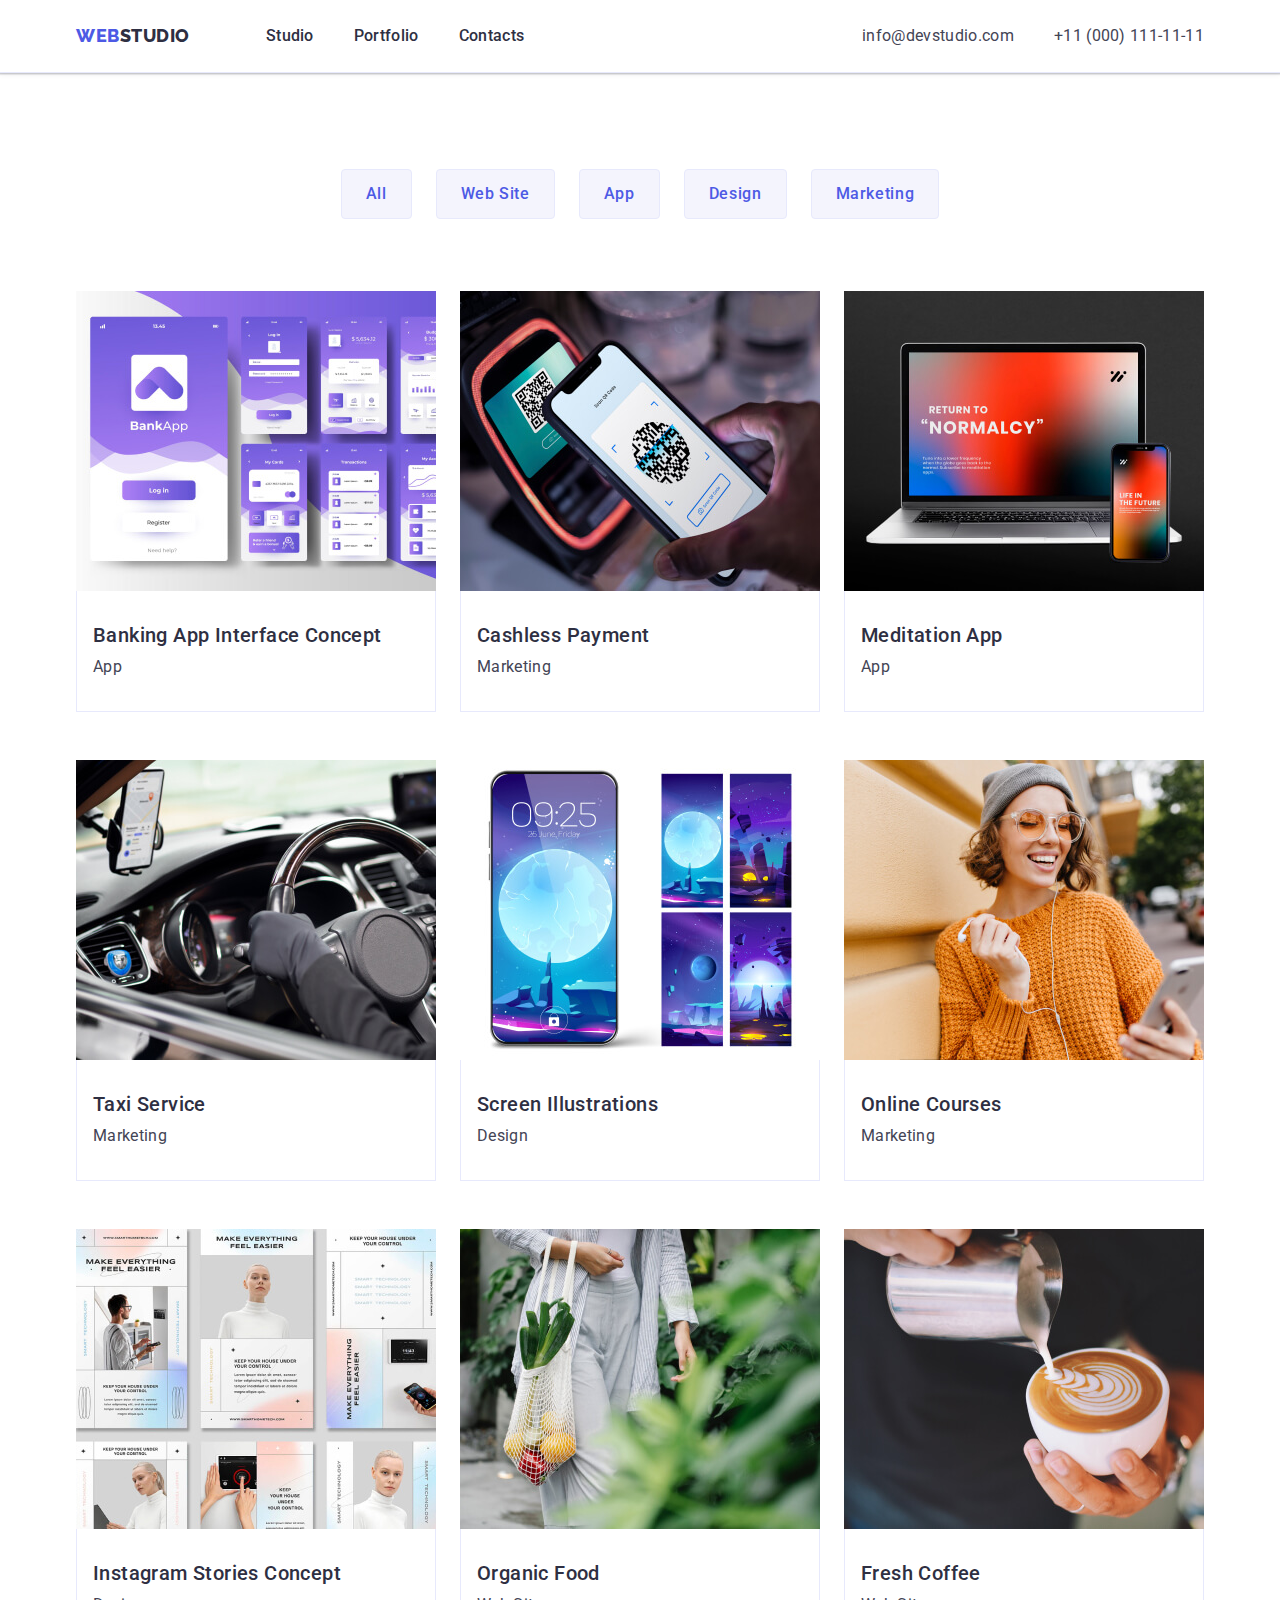
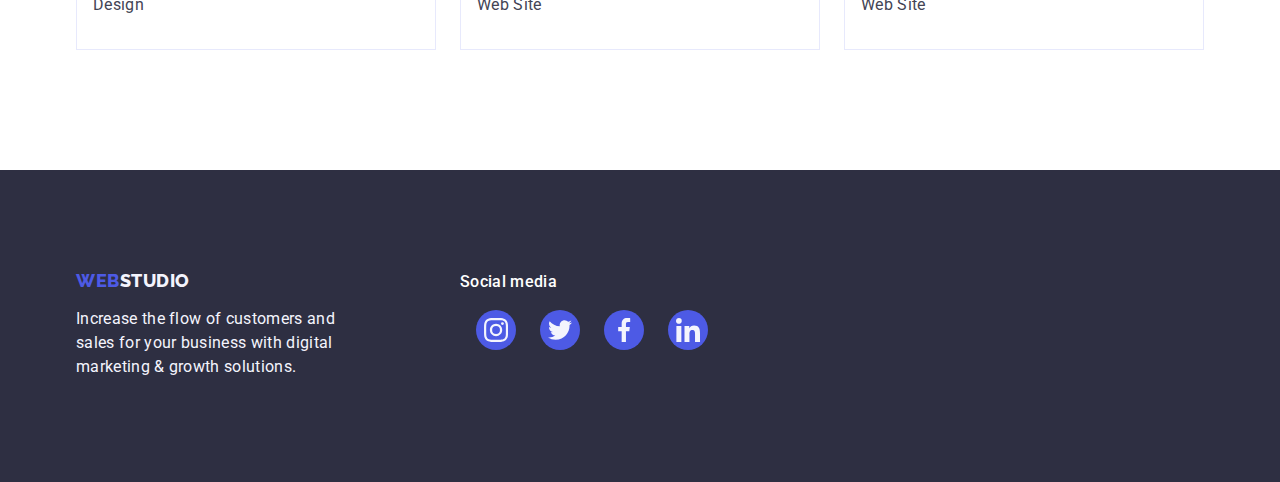
==== commit cb4af70d: "v.17" ====
--- a/portfolio.html
+++ b/portfolio.html
@@ -209,50 +209,51 @@
       </section>
     </main>
     <!-- FOOTER -->
-    <footer class="footer">
+   <footer class="footer">
       <div class="container section-footer">
         <div class="section-footer-logo">
-        <a class="logo-footer link" href="./index.html"
-          >Web<span class="logo-footer-accent">Studio</span></a
-        >
-        <p class="footer-descr">
-          Increase the flow of customers and sales for your business with
-          digital marketing & growth solutions.
-        </p>
+          <a class="logo-footer link" href="./index.html"
+            >Web<span class="logo-footer-accent">Studio</span></a
+          >
+          <p class="footer-descr">
+            Increase the flow of customers and sales for your business with
+            digital marketing & growth solutions.
+          </p>
         </div>
-      <div class="social-media-block">
-         <h2 class="social-media-footer">Social media</h2>
-                <ul class="list social-media">
-                  <li class="social-media-item">
-                  <a class="social-media-link">
-                    <svg widht="24" height="24">
-                      <use href="./images/icons.svg#icon-instagram"></use>
-                    </svg>
-                    </a>
-                  </li>
-                  <li class="social-media-item">
-                    <a class="social-media-link">
-                    <svg widht="24" height="24">
-                      <use href="./images/icons.svg#icon-twitter"></use>
-                    </svg>
-                    </a>
-                  </li>
-                  <li class="social-media-item">
-                    <a class="social-media-link">
-                    <svg widht="24" height="24">
-                      <use href="./images/icons.svg#icon-facebook"></use>
-                    </svg>
-                    </a></li>
-                  <li class="social-media-item">
-                    <a class="social-media-link">
-                    <svg widht="24" height="24">
-                      <use href="./images/icons.svg#icon-linkedin"></use>
-                    </svg>
-                    </a>
-                  </li>
-                </ul>
+        <div class="social-media-block">
+          <h2 class="social-media-footer">Social media</h2>
+          <ul class="list social-media">
+            <li class="social-media-item">
+              <a class="social-media-link">
+                <svg class="svg-footer">
+                  <use href="./images/icons.svg#icon-instagram"></use>
+                </svg>
+              </a>
+            </li>
+            <li class="social-media-item">
+              <a class="social-media-link">
+                <svg class="svg-footer">
+                  <use href="./images/icons.svg#icon-twitter"></use>
+                </svg>
+              </a>
+            </li>
+            <li class="social-media-item">
+              <a class="social-media-link">
+                <svg class="svg-footer">
+                  <use href="./images/icons.svg#icon-facebook"></use>
+                </svg>
+              </a>
+            </li>
+            <li class="social-media-item">
+              <a class="social-media-link">
+                <svg class="svg-footer">
+                  <use href="./images/icons.svg#icon-linkedin"></use>
+                </svg>
+              </a>
+            </li>
+          </ul>
+        </div>
       </div>
-    </div>
     </footer>
   </body>
 </html>
--- a/css/styles.css
+++ b/css/styles.css
@@ -449,7 +449,11 @@
 margin-right: 16px;
 margin-left: 16px;
 }
-
+.icon-social-media
+{
+width: 16px;
+height: 16px;
+}
 .social-media-link
 {
 display: flex;
@@ -478,7 +482,11 @@
 margin-bottom: 72px;
 }
 
-
+.svg-icon
+{
+width: 104px;
+height: 56px;
+}
 .customers-item
 {
 display: flex;
@@ -501,6 +509,11 @@
 display: flex;
 }
 
+.svg-footer
+{
+width: 24px;
+height: 24px;
+}
 .section-footer
 {
 display: flex;    
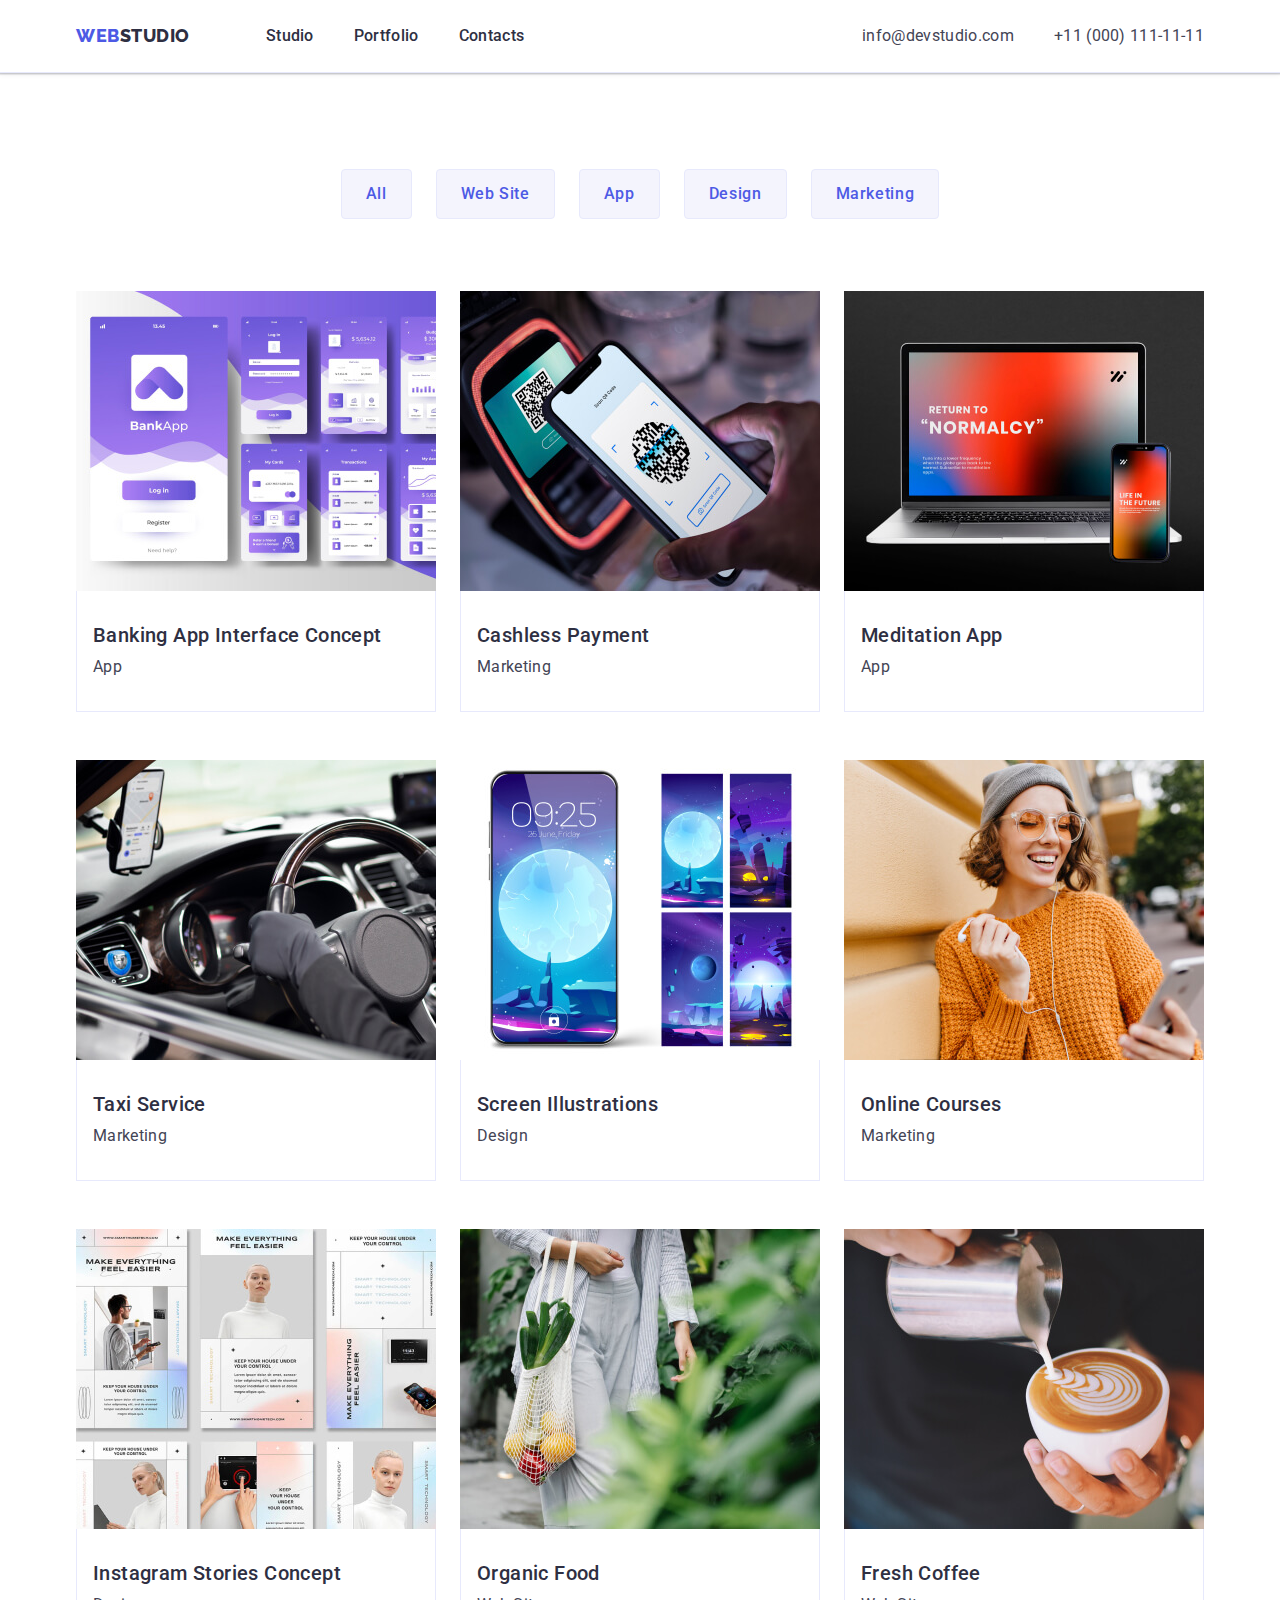
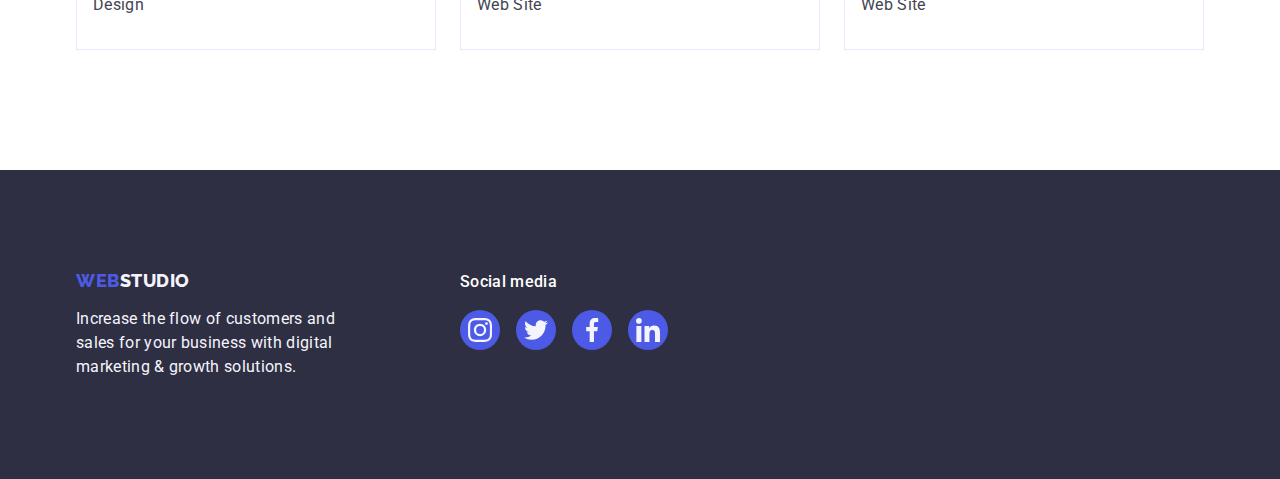
==== commit 567466ea: "v.58" ====
--- a/portfolio.html
+++ b/portfolio.html
@@ -74,7 +74,7 @@
 
           <ul class="list flex-container">
             <li class="portfolio-item">
-              <a class="link" href="">
+              <a class="link portfolio-card" href="">
                 <img
                   src="./images/portflio_gallery/optim_size/img1.jpg"
                   alt="Bank App"
@@ -89,7 +89,7 @@
             </li>
 
             <li class="portfolio-item">
-              <a class="link" href="">
+              <a class="link portfolio-card" href="">
                 <img
                   src="./images/portflio_gallery/optim_size/img2.jpg"
                   alt="Cashless Payment"
@@ -103,7 +103,7 @@
               </a>
             </li>
             <li class="portfolio-item">
-              <a class="link" href="">
+              <a class="link portfolio-card" href="">
                 <img
                   src="./images/portflio_gallery/optim_size/img3.jpg"
                   alt="Meditation App"
@@ -118,7 +118,7 @@
             </li>
 
             <li class="portfolio-item">
-              <a class="link" href="">
+              <a class="link portfolio-card" href="">
                 <img
                   src="./images/portflio_gallery/optim_size/img4.jpg"
                   alt="Taxi Service"
@@ -132,7 +132,7 @@
               </a>
             </li>
             <li class="portfolio-item">
-              <a class="link" href="">
+              <a class="link portfolio-card" href="">
                 <img
                   src="./images/portflio_gallery/optim_size/img5.jpg"
                   alt="Screen Illustrations"
@@ -147,7 +147,7 @@
             </li>
 
             <li class="portfolio-item">
-              <a class="link" href="">
+              <a class="link portfolio-card" href="">
                 <img
                   src="./images/portflio_gallery/optim_size/img6.jpg"
                   alt="Online Courses"
@@ -161,7 +161,7 @@
               </a>
             </li>
             <li class="portfolio-item">
-              <a class="link" href="">
+              <a class="link portfolio-card" href="">
                 <img
                   src="./images/portflio_gallery/optim_size/img7.jpg"
                   alt="Instagram Stories Concept"
@@ -176,7 +176,7 @@
             </li>
 
             <li class="portfolio-item">
-              <a class="link" href="">
+              <a class="link portfolio-card" href="">
                 <img
                   src="./images/portflio_gallery/optim_size/img8.jpg"
                   alt="Organic Food"
@@ -191,7 +191,7 @@
             </li>
 
             <li class="portfolio-item">
-              <a class="link" href="">
+              <a class="link portfolio-card" href="">
                 <img
                   src="./images/portflio_gallery/optim_size/img9.jpg"
                   alt="Fresh Coffee"
@@ -209,7 +209,7 @@
       </section>
     </main>
     <!-- FOOTER -->
-   <footer class="footer">
+     <footer class="footer">
       <div class="container section-footer">
         <div class="section-footer-logo">
           <a class="logo-footer link" href="./index.html"
@@ -221,32 +221,32 @@
           </p>
         </div>
         <div class="social-media-block">
-          <h2 class="social-media-footer">Social media</h2>
-          <ul class="list social-media">
-            <li class="social-media-item">
-              <a class="social-media-link">
-                <svg class="svg-footer">
+          <p class="social-media-footer">Social media</p>
+          <ul class="list social-media-list">
+            <li class="social-media-item">
+              <a class="social-media-link" href="">
+                <svg class="svg-footer" width="24" height="24">
                   <use href="./images/icons.svg#icon-instagram"></use>
                 </svg>
               </a>
             </li>
             <li class="social-media-item">
-              <a class="social-media-link">
-                <svg class="svg-footer">
+              <a class="social-media-link" href="">
+                <svg class="svg-footer" width="24" height="24">
                   <use href="./images/icons.svg#icon-twitter"></use>
                 </svg>
               </a>
             </li>
             <li class="social-media-item">
-              <a class="social-media-link">
-                <svg class="svg-footer">
+              <a class="social-media-link" href="">
+                <svg class="svg-footer" width="24" height="24">
                   <use href="./images/icons.svg#icon-facebook"></use>
                 </svg>
               </a>
             </li>
             <li class="social-media-item">
-              <a class="social-media-link">
-                <svg class="svg-footer">
+              <a class="social-media-link" href="">
+                <svg class="svg-footer" width="24" height="24">
                   <use href="./images/icons.svg#icon-linkedin"></use>
                 </svg>
               </a>
--- a/css/styles.css
+++ b/css/styles.css
@@ -8,6 +8,7 @@
 --primary-text-color: #2E2F42;
 --accent-color: #4D5AE5;
 --secondary-text-color: #434455;
+--second-accent-color:#31d0aa;
 }
 
 *,
@@ -204,11 +205,11 @@
 rgba(46, 47, 66, 0.7)),
 url(../images/optim_size/Hero-main/hero-main.jpg);
 text-align: center;
-width: 1440px;
+max-width: 1440px;
 height: 600px;
-background-size: contain;
 background-position: center;
 background-repeat: no-repeat;
+background-size: cover;
 
 margin: 0 auto;
 padding-top: 188px;
@@ -307,7 +308,7 @@
 
 .icon-principles
 {
-width: 60px;
+width: 64px;
 height: 64px;
 margin: auto;
 }
@@ -408,6 +409,13 @@
 padding: 120px 0;
 }
 
+.team-menu
+{
+padding-top: 32px;
+padding-bottom: 32px;
+
+}
+
 .team-list {
 font-weight: 700;
 font-size: 36px;
@@ -417,14 +425,14 @@
 text-transform: capitalize;
 color: var(--primary-text-color);
 
-margin-bottom: 8px;
+margin-bottom: 72px;
 }
 
 .team-item
 {
 display: flex;
 gap: 24px; 
-justify-content: space-between;
+
 }
 
 .team-card
@@ -439,67 +447,113 @@
 
 .team-member
 {
-padding: 32px 16px 8px 16px;
+padding: 32px 0;
 }
 
 .social-media
 {
 display: flex;
+justify-content: center;
 gap: 24px;
-margin-right: 16px;
-margin-left: 16px;
-}
+}
+
 .icon-social-media
 {
 width: 16px;
 height: 16px;
 }
-.social-media-link
-{
-display: flex;
-justify-content: center;
-align-items: center;
+
+.social-media-item
+{
 width: 40px;
 height: 40px;
+}
+
+.team-media-link
+{
+display: flex;
+justify-content: center;
+align-items: center;
+width: 100%;
+height: 100%;
 border: var(--accent-color);
 background-color: var(--accent-color);
 border-radius: 50% 50%;
 margin-bottom: 32px;
-    
+
+}
+
+.icon-social-media
+{
+fill: #f4f4fd;
+}
+
+.team-media-link:focus,
+.team-media-link:hover
+{
+background-color: #404bbf;
 }
 /* ==============Customers (section 5)========== */
 
 .customers {
 font-weight: 700;
 font-size: 36px;
-line-height: 1.11;
+line-height: 1.1;
 text-align: center;
 letter-spacing: 0.02em;
 text-transform: capitalize;
 color: var(--primary-text-color);
 
-margin-top: 120px;
 margin-bottom: 72px;
+}
+
+.customers-section
+{
+padding-top: 120px;
+padding-bottom: 120px;
+}
+
+.customers-card
+{
+gap: 24px;
 }
 
 .svg-icon
 {
 width: 104px;
 height: 56px;
+fill: currentColor;
 }
 .customers-item
 {
-display: flex;
+
+height: 88px;
+width: calc((100% - 120px) / 6);
+}
+
+
+.customer-link
+{
+width: 100%;
+height: 100%;
+border: 1px solid #8e8f99;
+border: radius 4px;
+display: flex;
+align-items: center;
 justify-content: center;
-align-items: center;
-margin-bottom: 120px;
-gap: 24px;
-border: solid 1px #8E8F99;
+color:#8e8f99;
 border-radius: 4px;
-border-color: rgba(142, 143, 153, 1);
-width: 168px;
-height: 88px;
-}
+}
+
+
+.customer-link:hover,
+.customer-link:focus
+{
+border-color: #404bbf;
+color: #404bbf;
+}
+
+
 /* ===============FOOTER============= */
 
 .footer {
@@ -513,10 +567,12 @@
 {
 width: 24px;
 height: 24px;
+fill:#f4f4fd;
 }
 .section-footer
 {
-display: flex;    
+display: flex; 
+align-items: baseline
 }
 
 .section-footer-logo
@@ -572,6 +628,35 @@
 margin-bottom: 16px;
 }
 
+.social-media-list
+{
+display: flex;
+justify-content: center;
+gap: 16px;
+}
+
+.social-media-link
+{
+height: 100%;
+width: 100%;
+background-color: #4d5ae5;
+border-radius: 50%;
+display: flex;
+align-items: center;
+justify-content: center;
+}
+
+.social-media-link:hover,
+.social-media-link:focus
+{
+background-color: var(--second-accent-color);
+}
+
+.social-media-item
+{
+height: 40px;
+}
+
 /* ================Portfolio============ */
 .portfolio-page
 {
@@ -596,7 +681,21 @@
 
 .portfolio-item
 {
+display: block;
 width: 360;
+}
+
+.portfolio-card
+{
+display: block;
+}
+
+.portfolio-card:hover,
+.portfolio-card:focus
+{
+box-shadow: 0px 1px 6px rgba(46, 47, 66, 0.08),
+    0px 1px 1px rgba(46, 47, 66, 0.16),
+    0px 2px 1px rgba(46, 47, 66, 0.08);;
 }
 
 .portfolio-item:nth-child(3n)
@@ -618,6 +717,7 @@
 
 .portfolio-menu
 {
+display: block;
 font-family: 'Roboto', sans-serif;
 font-weight: 500;
 font-size: 16px;
@@ -643,9 +743,8 @@
 background-color: #404BBF;
 color: #FFFFFF;
 border: 1px solid transparent;
-box-shadow: 0px 2px 2px rgba(0, 0, 0, 0.12),
-0px 2px 1px rgba(0, 0, 0, 0.08),
-0px 3px 1px rgba(0, 0, 0, 0.1);
+box-shadow: 0px 3px 1px rgba(0, 0, 0, 0.1), 0px 2px 1px rgba(0, 0, 0, 0.08), 0px 2px 2px rgba(0, 0, 0, 0.12);
+
 }
 
 .portfolio-name 
